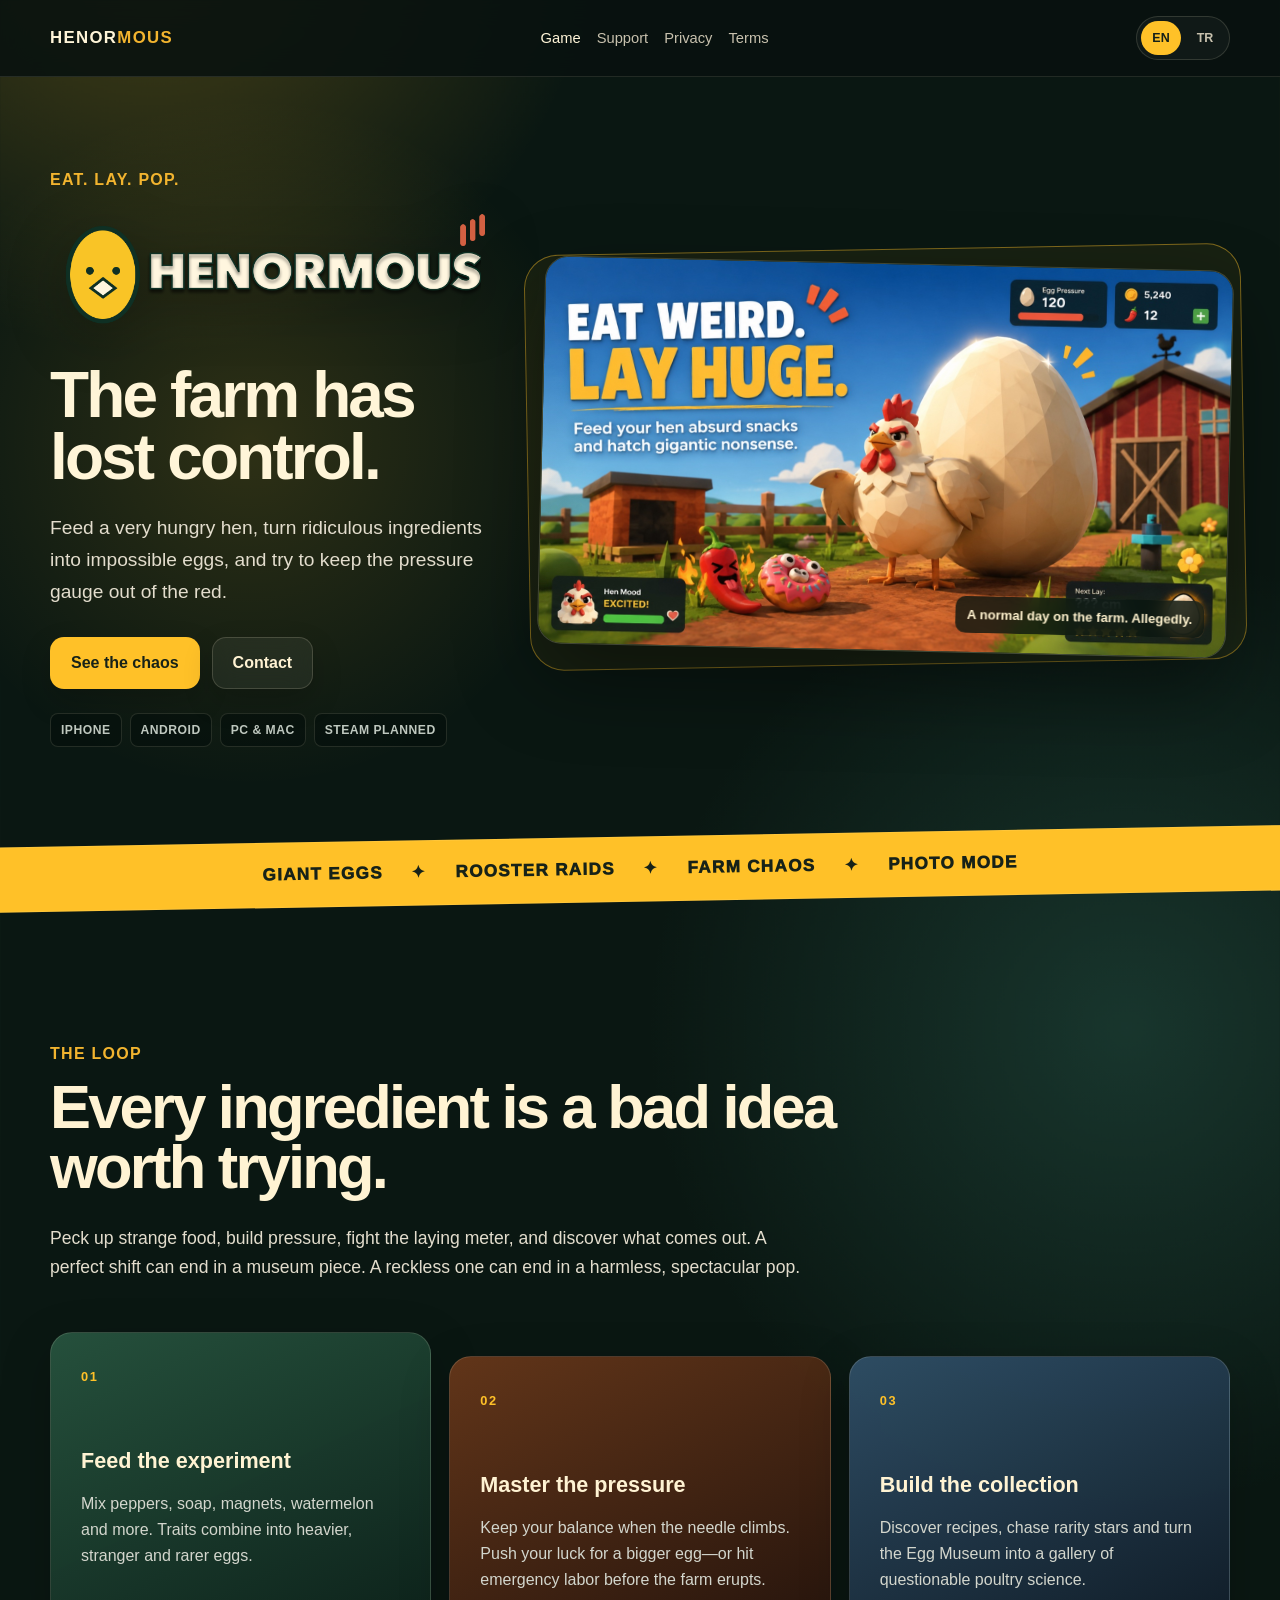
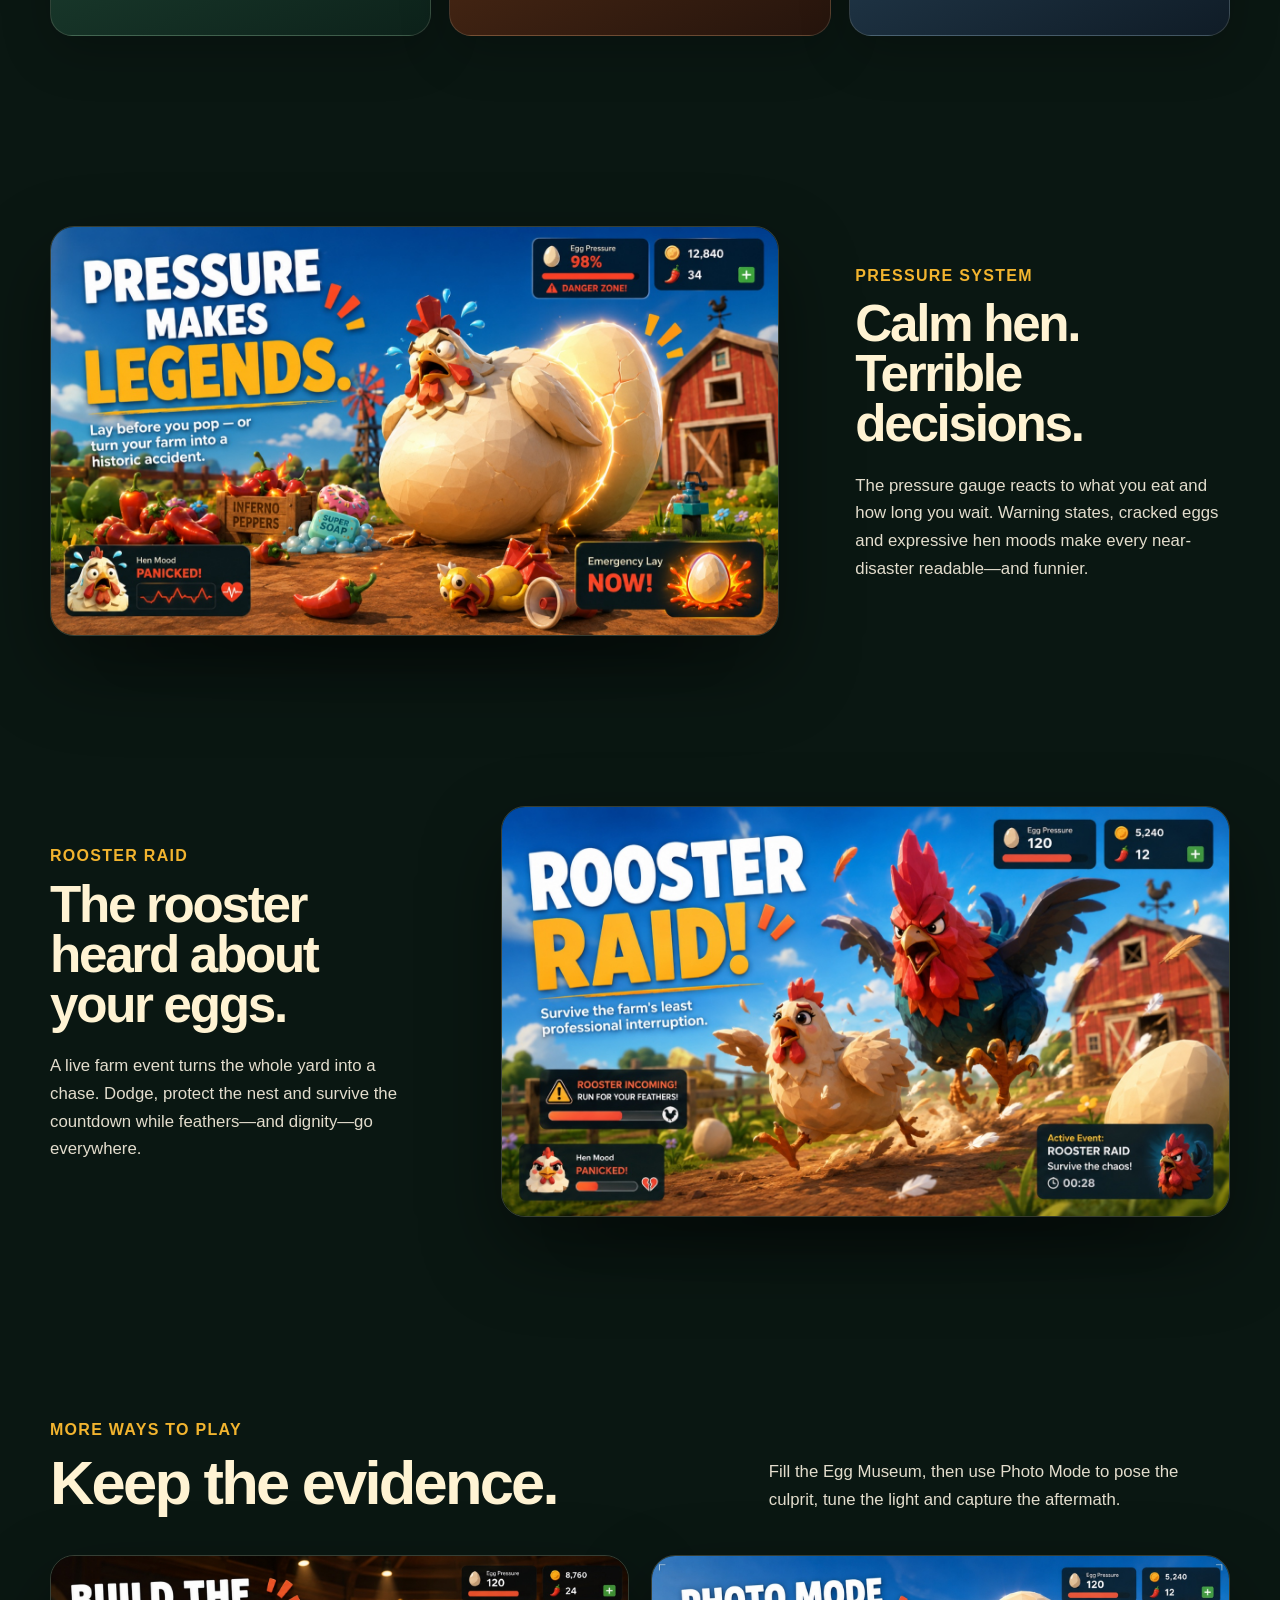
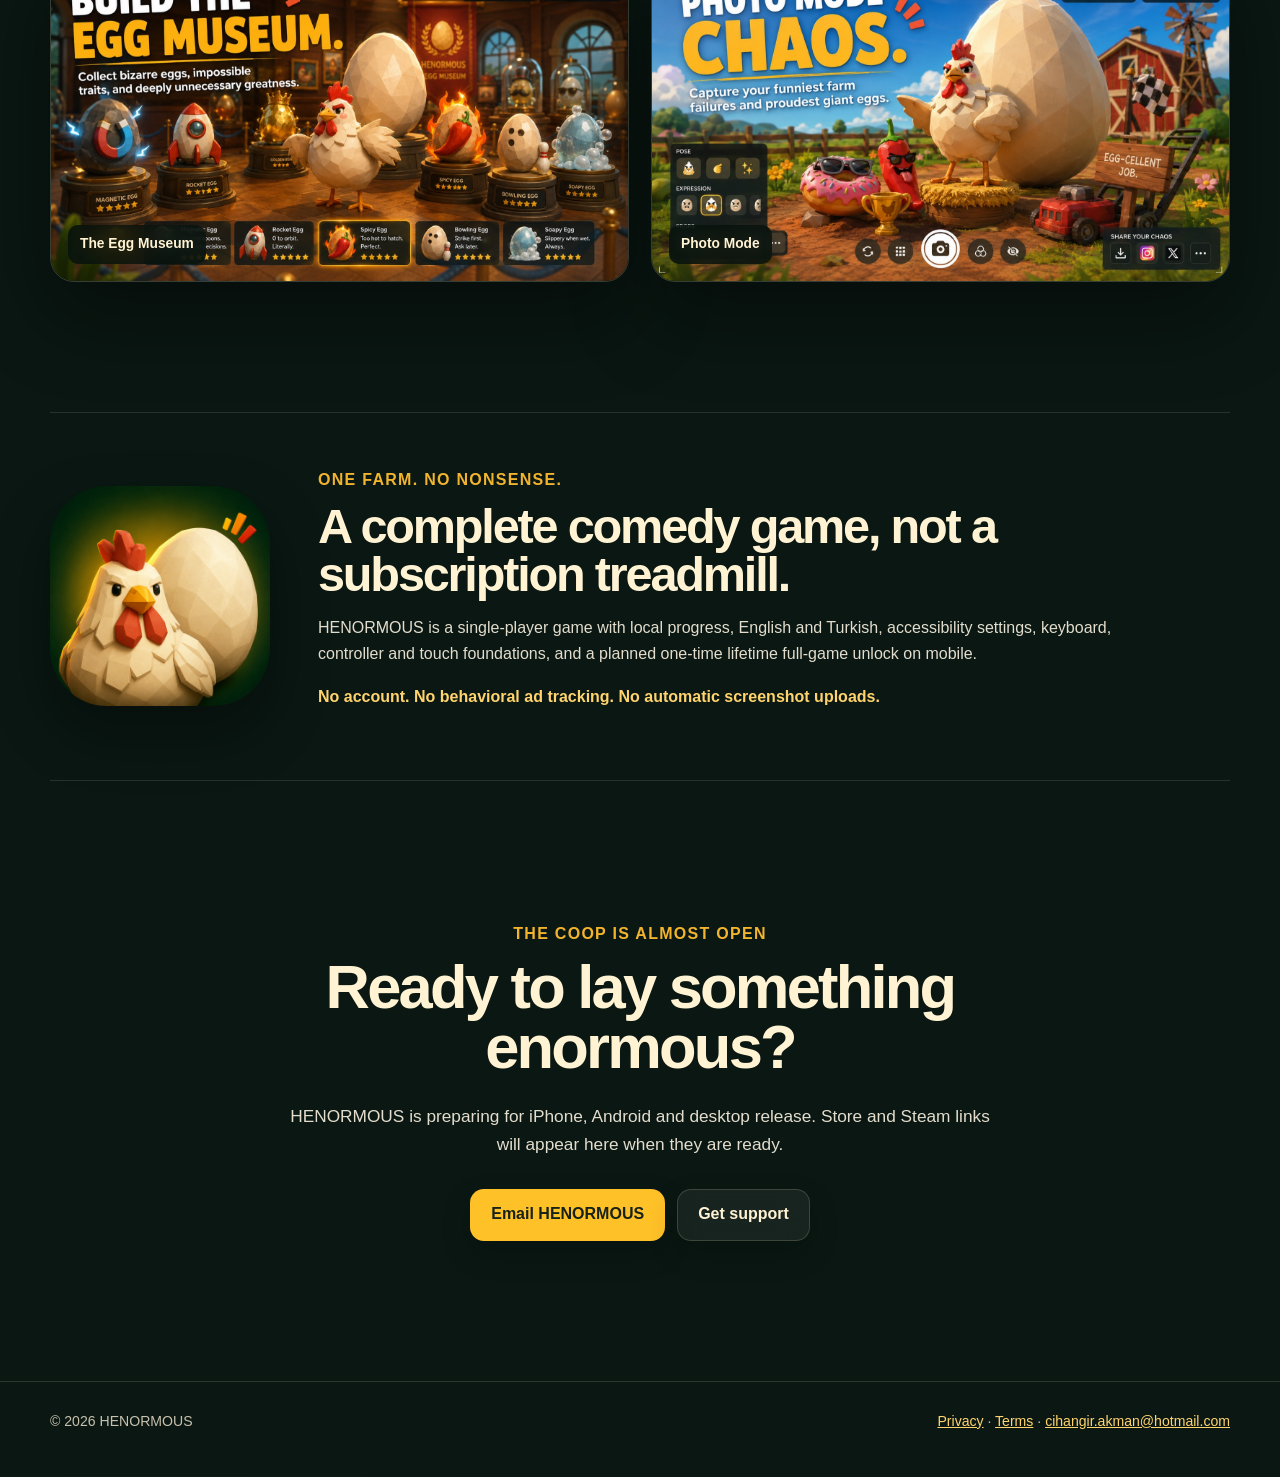
==== game.html @ b391deaf "site: publish official HENORMOUS game page" ====
<!doctype html>
<html lang="en">
<head>
  <meta charset="utf-8">
  <meta name="viewport" content="width=device-width, initial-scale=1">
  <meta name="theme-color" content="#10241c">
  <meta name="description" content="HENORMOUS is a ridiculous low-poly chicken game about feeding, laying absurd eggs, surviving Rooster Raids, and filling an Egg Museum.">
  <link rel="canonical" href="https://pharmacist65.github.io/henormous-legal/game.html">
  <meta property="og:type" content="website">
  <meta property="og:title" content="HENORMOUS — Eat. Lay. Pop.">
  <meta property="og:description" content="Raise the pressure. Lay impossible eggs. Survive the rooster.">
  <meta property="og:url" content="https://pharmacist65.github.io/henormous-legal/game.html">
  <meta property="og:image" content="https://pharmacist65.github.io/henormous-legal/assets/og-henormous.jpg">
  <meta name="twitter:card" content="summary_large_image">
  <meta name="twitter:title" content="HENORMOUS — Eat. Lay. Pop.">
  <meta name="twitter:description" content="A ridiculous low-poly chicken game about impossible eggs and escalating farm chaos.">
  <meta name="twitter:image" content="https://pharmacist65.github.io/henormous-legal/assets/og-henormous.jpg">
  <title>HENORMOUS — Eat. Lay. Pop.</title>
  <link rel="icon" type="image/png" href="assets/app-icon.png">
  <link rel="stylesheet" href="styles.css">
</head>
<body class="marketing-page">
  <header>
    <nav class="shell" aria-label="Primary navigation">
      <a class="brand" href="game.html" aria-current="page">HENOR<span>MOUS</span></a>
      <div class="nav-links">
        <a href="game.html" aria-current="page" data-copy="navGame">Game</a>
        <a href="index.html" data-copy="navSupport">Support</a>
        <a href="privacy.html" data-copy="navPrivacy">Privacy</a>
        <a href="terms.html" data-copy="navTerms">Terms</a>
      </div>
      <div class="locale-picker" aria-label="Language">
        <button type="button" data-language="en" aria-pressed="true">EN</button>
        <button type="button" data-language="tr" aria-pressed="false">TR</button>
      </div>
    </nav>
  </header>

  <main>
    <section class="marketing-hero shell" aria-labelledby="hero-title">
      <div class="hero-copy">
        <p class="eyebrow" data-copy="eyebrow">Eat. Lay. Pop.</p>
        <img class="wordmark" src="assets/henormous-wordmark.png" alt="HENORMOUS">
        <h1 id="hero-title" data-copy="heroTitle">The farm has lost control.</h1>
        <p class="hero-lede" data-copy="heroLede">Feed a very hungry hen, turn ridiculous ingredients into impossible eggs, and try to keep the pressure gauge out of the red.</p>
        <div class="hero-actions">
          <a class="button button-primary" href="#gameplay" data-copy="seeGame">See the chaos</a>
          <a class="button button-secondary" href="mailto:cihangir.akman@hotmail.com?subject=HENORMOUS%20Support" data-copy="contact">Contact</a>
        </div>
        <div class="platform-row" aria-label="Planned platforms">
          <span>iPhone</span><span>Android</span><span>PC &amp; Mac</span><span data-copy="steamPlanned">Steam planned</span>
        </div>
      </div>
      <figure class="hero-shot">
        <picture>
          <img src="assets/gameplay-en.jpg" data-tr-src="assets/gameplay-tr.jpg" alt="HENORMOUS chicken facing an enormous egg on a colorful farm" width="1600" height="900" fetchpriority="high">
        </picture>
        <figcaption data-copy="heroCaption">A normal day on the farm. Allegedly.</figcaption>
      </figure>
    </section>

    <section class="marquee" aria-label="Game highlights">
      <div>
        <span data-copy="marqueeOne">GIANT EGGS</span>
        <span aria-hidden="true">✦</span>
        <span data-copy="marqueeTwo">ROOSTER RAIDS</span>
        <span aria-hidden="true">✦</span>
        <span data-copy="marqueeThree">FARM CHAOS</span>
        <span aria-hidden="true">✦</span>
        <span data-copy="marqueeFour">PHOTO MODE</span>
      </div>
    </section>

    <section id="gameplay" class="feature-intro shell">
      <p class="eyebrow" data-copy="loopEyebrow">The loop</p>
      <h2 data-copy="loopTitle">Every ingredient is a bad idea worth trying.</h2>
      <p data-copy="loopBody">Peck up strange food, build pressure, fight the laying meter, and discover what comes out. A perfect shift can end in a museum piece. A reckless one can end in a harmless, spectacular pop.</p>
      <div class="feature-grid">
        <article class="feature-card">
          <span class="feature-number">01</span>
          <h3 data-copy="featureFeedTitle">Feed the experiment</h3>
          <p data-copy="featureFeedBody">Mix peppers, soap, magnets, watermelon and more. Traits combine into heavier, stranger and rarer eggs.</p>
        </article>
        <article class="feature-card">
          <span class="feature-number">02</span>
          <h3 data-copy="featureLayTitle">Master the pressure</h3>
          <p data-copy="featureLayBody">Keep your balance when the needle climbs. Push your luck for a bigger egg—or hit emergency labor before the farm erupts.</p>
        </article>
        <article class="feature-card">
          <span class="feature-number">03</span>
          <h3 data-copy="featureCollectTitle">Build the collection</h3>
          <p data-copy="featureCollectBody">Discover recipes, chase rarity stars and turn the Egg Museum into a gallery of questionable poultry science.</p>
        </article>
      </div>
    </section>

    <section class="story-row shell">
      <figure class="story-image">
        <picture>
          <img src="assets/pressure-en.jpg" data-tr-src="assets/pressure-tr.jpg" alt="A critical egg pressure emergency in HENORMOUS" width="1600" height="900" loading="lazy">
        </picture>
      </figure>
      <div class="story-copy">
        <p class="eyebrow" data-copy="pressureEyebrow">Pressure system</p>
        <h2 data-copy="pressureTitle">Calm hen. Terrible decisions.</h2>
        <p data-copy="pressureBody">The pressure gauge reacts to what you eat and how long you wait. Warning states, cracked eggs and expressive hen moods make every near-disaster readable—and funnier.</p>
      </div>
    </section>

    <section class="story-row story-row-reverse shell">
      <figure class="story-image">
        <picture>
          <img src="assets/raid-en.jpg" data-tr-src="assets/raid-tr.jpg" alt="A giant rooster chasing the player during a Rooster Raid" width="1600" height="900" loading="lazy">
        </picture>
      </figure>
      <div class="story-copy">
        <p class="eyebrow" data-copy="raidEyebrow">Rooster Raid</p>
        <h2 data-copy="raidTitle">The rooster heard about your eggs.</h2>
        <p data-copy="raidBody">A live farm event turns the whole yard into a chase. Dodge, protect the nest and survive the countdown while feathers—and dignity—go everywhere.</p>
      </div>
    </section>

    <section class="gallery-section shell" aria-labelledby="gallery-title">
      <div class="gallery-heading">
        <div>
          <p class="eyebrow" data-copy="galleryEyebrow">More ways to play</p>
          <h2 id="gallery-title" data-copy="galleryTitle">Keep the evidence.</h2>
        </div>
        <p data-copy="galleryBody">Fill the Egg Museum, then use Photo Mode to pose the culprit, tune the light and capture the aftermath.</p>
      </div>
      <div class="gallery">
        <figure>
          <picture>
            <img src="assets/museum-en.jpg" data-tr-src="assets/museum-tr.jpg" alt="The HENORMOUS Egg Museum collection" width="1600" height="900" loading="lazy">
          </picture>
          <figcaption data-copy="museumCaption">The Egg Museum</figcaption>
        </figure>
        <figure>
          <picture>
            <img src="assets/photo-en.jpg" data-tr-src="assets/photo-tr.jpg" alt="HENORMOUS Photo Mode with poses and props" width="1600" height="900" loading="lazy">
          </picture>
          <figcaption data-copy="photoCaption">Photo Mode</figcaption>
        </figure>
      </div>
    </section>

    <section class="promise-section shell">
      <img src="assets/app-icon.png" alt="HENORMOUS app icon" width="512" height="512" loading="lazy">
      <div>
        <p class="eyebrow" data-copy="promiseEyebrow">One farm. No nonsense.</p>
        <h2 data-copy="promiseTitle">A complete comedy game, not a subscription treadmill.</h2>
        <p data-copy="promiseBody">HENORMOUS is a single-player game with local progress, English and Turkish, accessibility settings, keyboard, controller and touch foundations, and a planned one-time lifetime full-game unlock on mobile.</p>
        <p class="privacy-note" data-copy="privacyNote">No account. No behavioral ad tracking. No automatic screenshot uploads.</p>
      </div>
    </section>

    <section class="final-cta shell">
      <p class="eyebrow" data-copy="finalEyebrow">The coop is almost open</p>
      <h2 data-copy="finalTitle">Ready to lay something enormous?</h2>
      <p data-copy="finalBody">HENORMOUS is preparing for iPhone, Android and desktop release. Store and Steam links will appear here when they are ready.</p>
      <div class="hero-actions">
        <a class="button button-primary" href="mailto:cihangir.akman@hotmail.com?subject=HENORMOUS" data-copy="emailUs">Email HENORMOUS</a>
        <a class="button button-secondary" href="index.html" data-copy="getSupport">Get support</a>
      </div>
    </section>
  </main>

  <footer>
    <div class="shell marketing-footer">
      <span>© 2026 HENORMOUS</span>
      <span><a href="privacy.html" data-copy="navPrivacy">Privacy</a> · <a href="terms.html" data-copy="navTerms">Terms</a> · <a href="mailto:cihangir.akman@hotmail.com">cihangir.akman@hotmail.com</a></span>
    </div>
  </footer>

  <script>
    const copy = {
      en: {
        navGame: "Game", navSupport: "Support", navPrivacy: "Privacy", navTerms: "Terms",
        eyebrow: "Eat. Lay. Pop.", heroTitle: "The farm has lost control.",
        heroLede: "Feed a very hungry hen, turn ridiculous ingredients into impossible eggs, and try to keep the pressure gauge out of the red.",
        seeGame: "See the chaos", contact: "Contact", steamPlanned: "Steam planned", heroCaption: "A normal day on the farm. Allegedly.",
        marqueeOne: "GIANT EGGS", marqueeTwo: "ROOSTER RAIDS", marqueeThree: "FARM CHAOS", marqueeFour: "PHOTO MODE",
        loopEyebrow: "The loop", loopTitle: "Every ingredient is a bad idea worth trying.",
        loopBody: "Peck up strange food, build pressure, fight the laying meter, and discover what comes out. A perfect shift can end in a museum piece. A reckless one can end in a harmless, spectacular pop.",
        featureFeedTitle: "Feed the experiment", featureFeedBody: "Mix peppers, soap, magnets, watermelon and more. Traits combine into heavier, stranger and rarer eggs.",
        featureLayTitle: "Master the pressure", featureLayBody: "Keep your balance when the needle climbs. Push your luck for a bigger egg—or hit emergency labor before the farm erupts.",
        featureCollectTitle: "Build the collection", featureCollectBody: "Discover recipes, chase rarity stars and turn the Egg Museum into a gallery of questionable poultry science.",
        pressureEyebrow: "Pressure system", pressureTitle: "Calm hen. Terrible decisions.", pressureBody: "The pressure gauge reacts to what you eat and how long you wait. Warning states, cracked eggs and expressive hen moods make every near-disaster readable—and funnier.",
        raidEyebrow: "Rooster Raid", raidTitle: "The rooster heard about your eggs.", raidBody: "A live farm event turns the whole yard into a chase. Dodge, protect the nest and survive the countdown while feathers—and dignity—go everywhere.",
        galleryEyebrow: "More ways to play", galleryTitle: "Keep the evidence.", galleryBody: "Fill the Egg Museum, then use Photo Mode to pose the culprit, tune the light and capture the aftermath.",
        museumCaption: "The Egg Museum", photoCaption: "Photo Mode",
        promiseEyebrow: "One farm. No nonsense.", promiseTitle: "A complete comedy game, not a subscription treadmill.",
        promiseBody: "HENORMOUS is a single-player game with local progress, English and Turkish, accessibility settings, keyboard, controller and touch foundations, and a planned one-time lifetime full-game unlock on mobile.",
        privacyNote: "No account. No behavioral ad tracking. No automatic screenshot uploads.",
        finalEyebrow: "The coop is almost open", finalTitle: "Ready to lay something enormous?", finalBody: "HENORMOUS is preparing for iPhone, Android and desktop release. Store and Steam links will appear here when they are ready.",
        emailUs: "Email HENORMOUS", getSupport: "Get support"
      },
      tr: {
        navGame: "Oyun", navSupport: "Destek", navPrivacy: "Gizlilik", navTerms: "Koşullar",
        eyebrow: "Ye. Yumurtla. Patla.", heroTitle: "Çiftlik kontrolden çıktı.",
        heroLede: "Çok aç bir tavuğu besle, saçma malzemeleri imkânsız yumurtalara dönüştür ve basınç göstergesini kırmızıdan uzak tutmaya çalış.",
        seeGame: "Kaosu gör", contact: "İletişim", steamPlanned: "Steam planlanıyor", heroCaption: "Çiftlikte sıradan bir gün. Sözde.",
        marqueeOne: "DEV YUMURTALAR", marqueeTwo: "HOROZ BASKINLARI", marqueeThree: "ÇİFTLİK KAOSU", marqueeFour: "FOTOĞRAF MODU",
        loopEyebrow: "Oyun döngüsü", loopTitle: "Her malzeme denenmeye değer kötü bir fikir.",
        loopBody: "Garip yiyecekleri gagalayıp basıncı yükselt, yumurtlama göstergesiyle mücadele et ve ne çıktığını keşfet. Kusursuz bir vardiya müzelik bir eserle; gözü kara olanı zararsız ama görkemli bir patlamayla bitebilir.",
        featureFeedTitle: "Deneyi besle", featureFeedBody: "Biber, sabun, mıknatıs, karpuz ve daha fazlasını karıştır. Özellikler birleşerek daha ağır, daha tuhaf ve daha nadir yumurtalar üretir.",
        featureLayTitle: "Basınca hükmet", featureLayBody: "İbre yükselirken dengeyi koru. Daha büyük yumurta için şansını zorla ya da çiftlik havaya uçmadan acil yumurtlamayı başlat.",
        featureCollectTitle: "Koleksiyonu büyüt", featureCollectBody: "Tarifleri keşfet, nadirlik yıldızlarının peşine düş ve Yumurta Müzesi'ni şüpheli kümes bilimiyle doldur.",
        pressureEyebrow: "Basınç sistemi", pressureTitle: "Sakin tavuk. Korkunç kararlar.", pressureBody: "Basınç göstergesi ne yediğine ve ne kadar beklediğine tepki verir. Uyarı durumları, çatlayan yumurtalar ve tavuk ruh hâli her felaketi okunaklı ve daha komik yapar.",
        raidEyebrow: "Horoz Baskını", raidTitle: "Horoz yumurtalarını duydu.", raidBody: "Canlı çiftlik etkinliği bütün avluyu kovalamacaya çevirir. Tüyler ve itibarın her yere saçılırken kaç, yuvayı koru ve geri sayımı atlat.",
        galleryEyebrow: "Daha fazla oyun", galleryTitle: "Kanıtları sakla.", galleryBody: "Yumurta Müzesi'ni doldur; sonra Fotoğraf Modu'nda suçluyu pozlandır, ışığı ayarla ve felaket sonrasını kaydet.",
        museumCaption: "Yumurta Müzesi", photoCaption: "Fotoğraf Modu",
        promiseEyebrow: "Tek çiftlik. Boş iş yok.", promiseTitle: "Abonelik koşu bandı değil, tamamlanmış bir komedi oyunu.",
        promiseBody: "HENORMOUS; yerel ilerleme, Türkçe ve İngilizce, erişilebilirlik ayarları, klavye, kontrolcü ve dokunmatik temelleri ile tek oyunculu bir oyundur. Mobilde tek seferlik ömür boyu tam oyun kilidi planlanmaktadır.",
        privacyNote: "Hesap yok. Davranışsal reklam takibi yok. Otomatik ekran görüntüsü yükleme yok.",
        finalEyebrow: "Kümes neredeyse açılıyor", finalTitle: "Kocaman bir şey yumurtlamaya hazır mısın?", finalBody: "HENORMOUS iPhone, Android ve masaüstü çıkışına hazırlanıyor. Mağaza ve Steam bağlantıları hazır olduğunda burada görünecek.",
        emailUs: "HENORMOUS'a yaz", getSupport: "Destek al"
      }
    };

    function setLanguage(language) {
      const next = copy[language] ? language : "en";
      document.documentElement.lang = next;
      document.querySelectorAll("[data-copy]").forEach((element) => {
        const value = copy[next][element.dataset.copy];
        if (value) element.textContent = value;
      });
      document.querySelectorAll("[data-language]").forEach((button) => {
        button.setAttribute("aria-pressed", String(button.dataset.language === next));
      });
      document.querySelectorAll("img[data-tr-src]").forEach((image) => {
        if (!image.dataset.enSrc) image.dataset.enSrc = image.getAttribute("src");
        image.setAttribute("src", next === "tr" ? image.dataset.trSrc : image.dataset.enSrc);
      });
      try { localStorage.setItem("henormous-language", next); } catch (_) {}
    }

    document.querySelectorAll("[data-language]").forEach((button) => {
      button.addEventListener("click", () => setLanguage(button.dataset.language));
    });
    let saved = "";
    try { saved = localStorage.getItem("henormous-language") || ""; } catch (_) {}
    setLanguage(saved || (navigator.language && navigator.language.toLowerCase().startsWith("tr") ? "tr" : "en"));
  </script>
</body>
</html>
---- styles.css ----
:root {
  color-scheme: dark;
  --ink: #fff5d8;
  --muted: #c8c1ae;
  --panel: rgba(16, 35, 29, 0.92);
  --panel-soft: rgba(30, 62, 48, 0.68);
  --line: rgba(255, 245, 216, 0.14);
  --gold: #f2b42f;
  --green: #5f9856;
  --red: #cf4a35;
}

* { box-sizing: border-box; }

html { scroll-behavior: smooth; }

body {
  margin: 0;
  min-height: 100vh;
  color: var(--ink);
  background:
    radial-gradient(circle at 18% 8%, rgba(242, 180, 47, 0.18), transparent 32rem),
    radial-gradient(circle at 88% 30%, rgba(95, 152, 86, 0.2), transparent 30rem),
    linear-gradient(150deg, #0a1512 0%, #132a21 55%, #09110f 100%);
  font-family: -apple-system, BlinkMacSystemFont, "Segoe UI", sans-serif;
  line-height: 1.65;
}

a { color: #ffd46e; }
a:hover { color: #ffe8ae; }

.shell { width: min(900px, calc(100% - 32px)); margin: 0 auto; }

header {
  position: sticky;
  top: 0;
  z-index: 10;
  border-bottom: 1px solid var(--line);
  background: rgba(8, 18, 15, 0.88);
  backdrop-filter: blur(14px);
}

nav {
  min-height: 68px;
  display: flex;
  align-items: center;
  justify-content: space-between;
  gap: 18px;
}

.brand {
  color: var(--ink);
  font-weight: 900;
  letter-spacing: 0.08em;
  text-decoration: none;
}

.brand span { color: var(--gold); }

.nav-links { display: flex; flex-wrap: wrap; gap: 16px; }
.nav-links a { color: var(--muted); text-decoration: none; font-size: 0.92rem; }
.nav-links a[aria-current="page"], .nav-links a:hover { color: var(--ink); }

main { padding: 70px 0 88px; }

.hero {
  padding: 42px;
  border: 1px solid var(--line);
  border-radius: 26px;
  background: linear-gradient(145deg, rgba(33, 68, 52, 0.94), rgba(13, 29, 24, 0.94));
  box-shadow: 0 28px 80px rgba(0, 0, 0, 0.34);
}

.eyebrow { margin: 0 0 10px; color: var(--gold); font-weight: 800; letter-spacing: 0.08em; text-transform: uppercase; }
h1 { max-width: 760px; margin: 0; font-size: clamp(2.2rem, 7vw, 4.7rem); line-height: 0.98; letter-spacing: -0.045em; }
.lede { max-width: 700px; margin: 22px 0 0; color: var(--muted); font-size: 1.1rem; }

.grid { display: grid; grid-template-columns: repeat(auto-fit, minmax(210px, 1fr)); gap: 18px; margin-top: 24px; }
.card, article {
  border: 1px solid var(--line);
  border-radius: 20px;
  background: var(--panel);
  box-shadow: 0 16px 50px rgba(0, 0, 0, 0.22);
}
.card { padding: 24px; text-decoration: none; color: var(--ink); }
.card:hover { transform: translateY(-2px); border-color: rgba(242, 180, 47, 0.48); }
.card strong { display: block; font-size: 1.12rem; }
.card span { display: block; margin-top: 8px; color: var(--muted); font-size: 0.93rem; }

article { padding: clamp(24px, 5vw, 48px); }
article + article { margin-top: 24px; }
article h1 { font-size: clamp(2rem, 6vw, 3.4rem); }
h2 { margin: 2.2rem 0 0.7rem; color: #ffe2a0; font-size: 1.25rem; }
h3 { margin: 1.4rem 0 0.5rem; font-size: 1.05rem; }
p, li { color: #e3ddcd; }
ul { padding-left: 1.3rem; }
.meta { color: var(--muted); font-size: 0.92rem; }
.notice { margin: 24px 0; padding: 18px 20px; border-left: 4px solid var(--gold); border-radius: 10px; background: var(--panel-soft); }
.lang-switch { display: flex; gap: 10px; margin: 24px 0 0; }
.pill { display: inline-flex; padding: 8px 13px; border: 1px solid var(--line); border-radius: 999px; text-decoration: none; }

footer { padding: 28px 0 44px; border-top: 1px solid var(--line); color: var(--muted); font-size: 0.88rem; }

@media (max-width: 700px) {
  nav { align-items: flex-start; flex-direction: column; padding: 16px 0; }
  .grid { grid-template-columns: 1fr; }
  .hero { padding: 28px 24px; }
  main { padding-top: 34px; }
}

@media (prefers-reduced-motion: no-preference) {
  .card { transition: transform 160ms ease, border-color 160ms ease; }
}

/* Official game and marketing page */
.marketing-page {
  --sky: #a9dbed;
  --grass: #5d9b47;
  --deep-green: #0d281f;
  --sun: #ffc128;
  --orange: #e86b2e;
  --cream: #fff3d3;
  overflow-x: hidden;
  background:
    radial-gradient(circle at 12% -2%, rgba(255, 193, 40, 0.26), transparent 28rem),
    radial-gradient(circle at 88% 22%, rgba(81, 176, 153, 0.2), transparent 30rem),
    #0a1712;
}

.marketing-page .shell { width: min(1180px, calc(100% - 40px)); }
.marketing-page header { border-bottom-color: rgba(255, 243, 211, 0.11); }
.marketing-page nav { min-height: 76px; }
.marketing-page .brand { font-size: 1.05rem; }
.marketing-page .nav-links { justify-content: center; }

.locale-picker {
  display: inline-flex;
  gap: 4px;
  padding: 4px;
  border: 1px solid var(--line);
  border-radius: 999px;
  background: rgba(255, 255, 255, 0.035);
}

.locale-picker button {
  min-width: 40px;
  min-height: 34px;
  padding: 0 10px;
  border: 0;
  border-radius: 999px;
  color: var(--muted);
  background: transparent;
  font: inherit;
  font-size: 0.78rem;
  font-weight: 800;
  cursor: pointer;
}

.locale-picker button[aria-pressed="true"] { color: #152019; background: var(--sun); }

.marketing-page main { padding: 0 0 100px; }

.marketing-hero {
  display: grid;
  grid-template-columns: minmax(0, 0.88fr) minmax(500px, 1.35fr);
  align-items: center;
  gap: 42px;
  min-height: 760px;
  padding-top: 70px;
  padding-bottom: 70px;
}

.hero-copy { position: relative; z-index: 2; }
.hero-copy::before {
  content: "";
  position: absolute;
  z-index: -1;
  inset: -80px -120px -80px -200px;
  background: radial-gradient(circle at 52% 48%, rgba(255, 193, 40, 0.15), transparent 62%);
  pointer-events: none;
}

.wordmark {
  display: block;
  width: min(100%, 470px);
  height: auto;
  margin: 0 0 22px;
  filter: drop-shadow(0 14px 28px rgba(0, 0, 0, 0.26));
}

.marketing-page h1 {
  max-width: 560px;
  font-size: clamp(2.45rem, 5vw, 5.2rem);
  line-height: 0.96;
}

.marketing-page h2 {
  margin: 0;
  color: var(--cream);
  font-size: clamp(2rem, 4.8vw, 4.5rem);
  line-height: 0.98;
  letter-spacing: -0.045em;
}

.marketing-page h3 { font-size: 1.35rem; }

.hero-lede {
  max-width: 570px;
  margin: 24px 0 0;
  color: #e3ddcd;
  font-size: clamp(1rem, 1.6vw, 1.2rem);
  line-height: 1.65;
}

.hero-actions { display: flex; flex-wrap: wrap; gap: 12px; margin-top: 30px; }
.button {
  display: inline-flex;
  align-items: center;
  justify-content: center;
  min-height: 52px;
  padding: 0 20px;
  border: 1px solid rgba(255, 243, 211, 0.16);
  border-radius: 14px;
  color: var(--cream);
  text-decoration: none;
  font-weight: 800;
  box-shadow: 0 12px 30px rgba(0, 0, 0, 0.18);
}
.button:hover { color: #172218; transform: translateY(-2px); }
.button-primary { border-color: transparent; color: #172218; background: var(--sun); }
.button-secondary { background: rgba(255, 255, 255, 0.06); backdrop-filter: blur(12px); }
.button-secondary:hover { color: var(--cream); background: rgba(255, 255, 255, 0.11); }

.platform-row { display: flex; flex-wrap: wrap; gap: 8px; margin-top: 24px; }
.platform-row span {
  padding: 6px 10px;
  border: 1px solid rgba(255, 243, 211, 0.12);
  border-radius: 8px;
  color: #bfc8bf;
  background: rgba(5, 15, 11, 0.58);
  font-size: 0.76rem;
  font-weight: 750;
  letter-spacing: 0.04em;
  text-transform: uppercase;
}

.hero-shot {
  position: relative;
  margin: 0;
  transform: rotate(1.3deg);
}
.hero-shot::before {
  content: "";
  position: absolute;
  inset: -14px;
  z-index: -1;
  border: 1px solid rgba(255, 193, 40, 0.45);
  border-radius: 34px;
  transform: rotate(-2.3deg);
  background: rgba(255, 193, 40, 0.06);
}
.hero-shot img,
.story-image img,
.gallery img {
  display: block;
  width: 100%;
  height: auto;
  border: 1px solid rgba(255, 243, 211, 0.18);
  border-radius: 24px;
  box-shadow: 0 34px 80px rgba(0, 0, 0, 0.42);
}
.hero-shot figcaption {
  position: absolute;
  right: 22px;
  bottom: 20px;
  max-width: calc(100% - 44px);
  padding: 8px 12px;
  border-radius: 10px;
  color: #fff2ce;
  background: rgba(7, 20, 15, 0.78);
  backdrop-filter: blur(10px);
  font-size: 0.82rem;
  font-weight: 700;
}

.marquee {
  overflow: hidden;
  border-block: 1px solid rgba(255, 243, 211, 0.1);
  background: var(--sun);
  transform: rotate(-1deg) scale(1.02);
}
.marquee div {
  display: flex;
  justify-content: center;
  gap: 28px;
  min-width: max-content;
  padding: 17px 24px;
  color: #172218;
  font-size: clamp(0.78rem, 1.8vw, 1.05rem);
  font-weight: 950;
  letter-spacing: 0.075em;
}

.feature-intro { padding-top: 140px; padding-bottom: 120px; }
.feature-intro > h2 { max-width: 900px; }
.feature-intro > p:not(.eyebrow) { max-width: 760px; margin: 26px 0 0; font-size: 1.1rem; }
.feature-grid { display: grid; grid-template-columns: repeat(3, 1fr); gap: 18px; margin-top: 50px; }
.feature-card {
  min-height: 280px;
  padding: 30px;
  border-radius: 22px;
  background:
    linear-gradient(155deg, rgba(38, 82, 62, 0.95), rgba(12, 34, 26, 0.96)),
    var(--panel);
}
.feature-card:nth-child(2) { background: linear-gradient(155deg, rgba(101, 55, 26, 0.96), rgba(39, 21, 13, 0.96)); }
.feature-card:nth-child(3) { background: linear-gradient(155deg, rgba(47, 78, 102, 0.96), rgba(16, 29, 40, 0.96)); }
.feature-card h3 { margin-top: 54px; margin-bottom: 12px; color: var(--cream); }
.feature-card p { margin: 0; color: #d3d6cd; }
.feature-number { color: var(--sun); font-size: 0.8rem; font-weight: 900; letter-spacing: 0.13em; }

.story-row {
  display: grid;
  grid-template-columns: minmax(0, 1.4fr) minmax(280px, 0.72fr);
  align-items: center;
  gap: clamp(32px, 6vw, 84px);
  padding-top: 70px;
  padding-bottom: 100px;
}
.story-row-reverse { grid-template-columns: minmax(280px, 0.72fr) minmax(0, 1.4fr); }
.story-row-reverse .story-image { order: 2; }
.story-image { position: relative; margin: 0; }
.story-image::after {
  content: "";
  position: absolute;
  inset: auto 10% -22px;
  height: 35px;
  border-radius: 50%;
  background: rgba(0, 0, 0, 0.38);
  filter: blur(20px);
  z-index: -1;
}
.story-copy h2 { font-size: clamp(2rem, 4vw, 3.8rem); }
.story-copy > p:not(.eyebrow) { margin-top: 22px; font-size: 1.05rem; }

.gallery-section { padding-top: 100px; padding-bottom: 130px; }
.gallery-heading { display: grid; grid-template-columns: 1fr 0.7fr; align-items: end; gap: 60px; margin-bottom: 42px; }
.gallery-heading > p { margin: 0; font-size: 1.05rem; }
.gallery { display: grid; grid-template-columns: 1fr 1fr; gap: 22px; }
.gallery figure { position: relative; margin: 0; }
.gallery figcaption {
  position: absolute;
  left: 18px;
  bottom: 18px;
  padding: 8px 12px;
  border-radius: 10px;
  color: var(--cream);
  background: rgba(6, 18, 13, 0.82);
  font-size: 0.86rem;
  font-weight: 800;
  backdrop-filter: blur(10px);
}

.promise-section {
  display: grid;
  grid-template-columns: 220px 1fr;
  align-items: center;
  gap: 48px;
  padding-top: 54px;
  padding-bottom: 54px;
  border-top: 1px solid rgba(255, 243, 211, 0.12);
  border-bottom: 1px solid rgba(255, 243, 211, 0.12);
}
.promise-section > img { width: 100%; height: auto; border-radius: 26%; box-shadow: 0 26px 56px rgba(0, 0, 0, 0.35); }
.promise-section h2 { font-size: clamp(2rem, 3.8vw, 3.6rem); }
.promise-section p { max-width: 800px; }
.privacy-note { color: #ffd46e; font-weight: 800; }

.final-cta { padding-top: 140px; padding-bottom: 40px; text-align: center; }
.final-cta h2 { max-width: 900px; margin-inline: auto; }
.final-cta > p:not(.eyebrow) { max-width: 700px; margin: 24px auto 0; font-size: 1.08rem; }
.final-cta .hero-actions { justify-content: center; }

.marketing-footer { display: flex; justify-content: space-between; gap: 20px; }

.marketing-page a:focus-visible,
.marketing-page button:focus-visible {
  outline: 3px solid #fff;
  outline-offset: 4px;
}

@media (prefers-reduced-motion: no-preference) {
  .marketing-page .button { transition: transform 160ms ease, background-color 160ms ease; }
}

@media (max-width: 960px) {
  .marketing-page nav { flex-wrap: wrap; padding-block: 14px; }
  .marketing-page .nav-links { order: 3; width: 100%; justify-content: flex-start; }
  .marketing-hero { grid-template-columns: 1fr; min-height: auto; padding-top: 72px; }
  .hero-copy { max-width: 760px; }
  .hero-shot { transform: none; }
  .feature-grid { grid-template-columns: 1fr; }
  .feature-card { min-height: 0; }
  .feature-card h3 { margin-top: 30px; }
  .story-row,
  .story-row-reverse { grid-template-columns: 1fr; padding-top: 50px; }
  .story-row-reverse .story-image { order: 0; }
  .gallery-heading { grid-template-columns: 1fr; gap: 24px; }
}

@media (max-width: 700px) {
  .marketing-page .shell { width: min(calc(100% - 26px), 1180px); }
  .marketing-page nav { align-items: center; flex-direction: row; }
  .marketing-page .nav-links { gap: 11px 15px; }
  .marketing-page .nav-links a { font-size: 0.82rem; }
  .marketing-hero { gap: 34px; padding-top: 52px; padding-bottom: 76px; }
  .wordmark { margin-bottom: 16px; }
  .hero-actions { display: grid; grid-template-columns: 1fr 1fr; }
  .button { padding-inline: 12px; }
  .hero-shot::before { inset: -7px; border-radius: 25px; }
  .hero-shot img,
  .story-image img,
  .gallery img { border-radius: 16px; }
  .hero-shot figcaption { right: 10px; bottom: 10px; }
  .marquee div { justify-content: flex-start; gap: 16px; }
  .feature-intro { padding-top: 105px; padding-bottom: 70px; }
  .feature-grid { margin-top: 34px; }
  .story-row { gap: 30px; padding-bottom: 72px; }
  .gallery-section { padding-top: 50px; padding-bottom: 90px; }
  .gallery { grid-template-columns: 1fr; }
  .promise-section { grid-template-columns: 96px 1fr; gap: 20px; }
  .promise-section .eyebrow { grid-column: 1 / -1; }
  .promise-section h2 { font-size: 1.85rem; }
  .promise-section p { grid-column: 1 / -1; }
  .final-cta { padding-top: 100px; }
  .marketing-footer { flex-direction: column; }
}
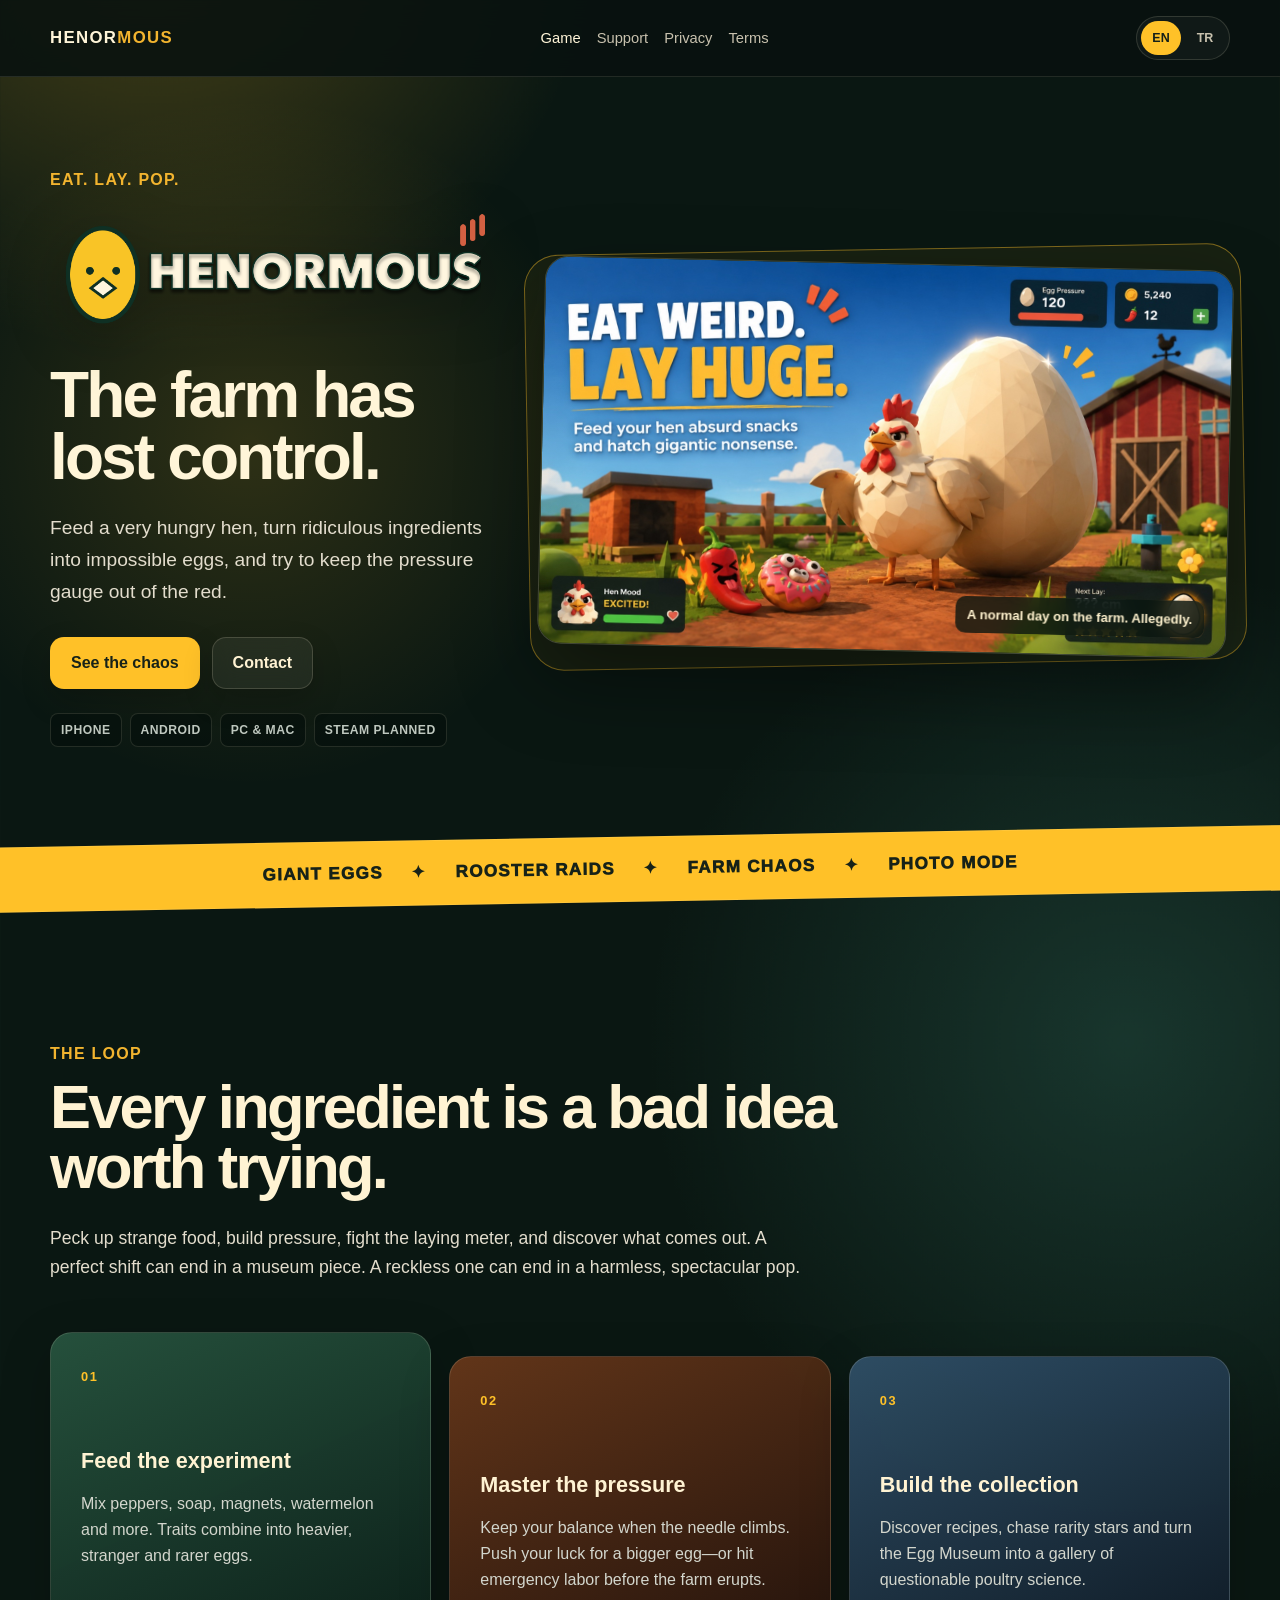
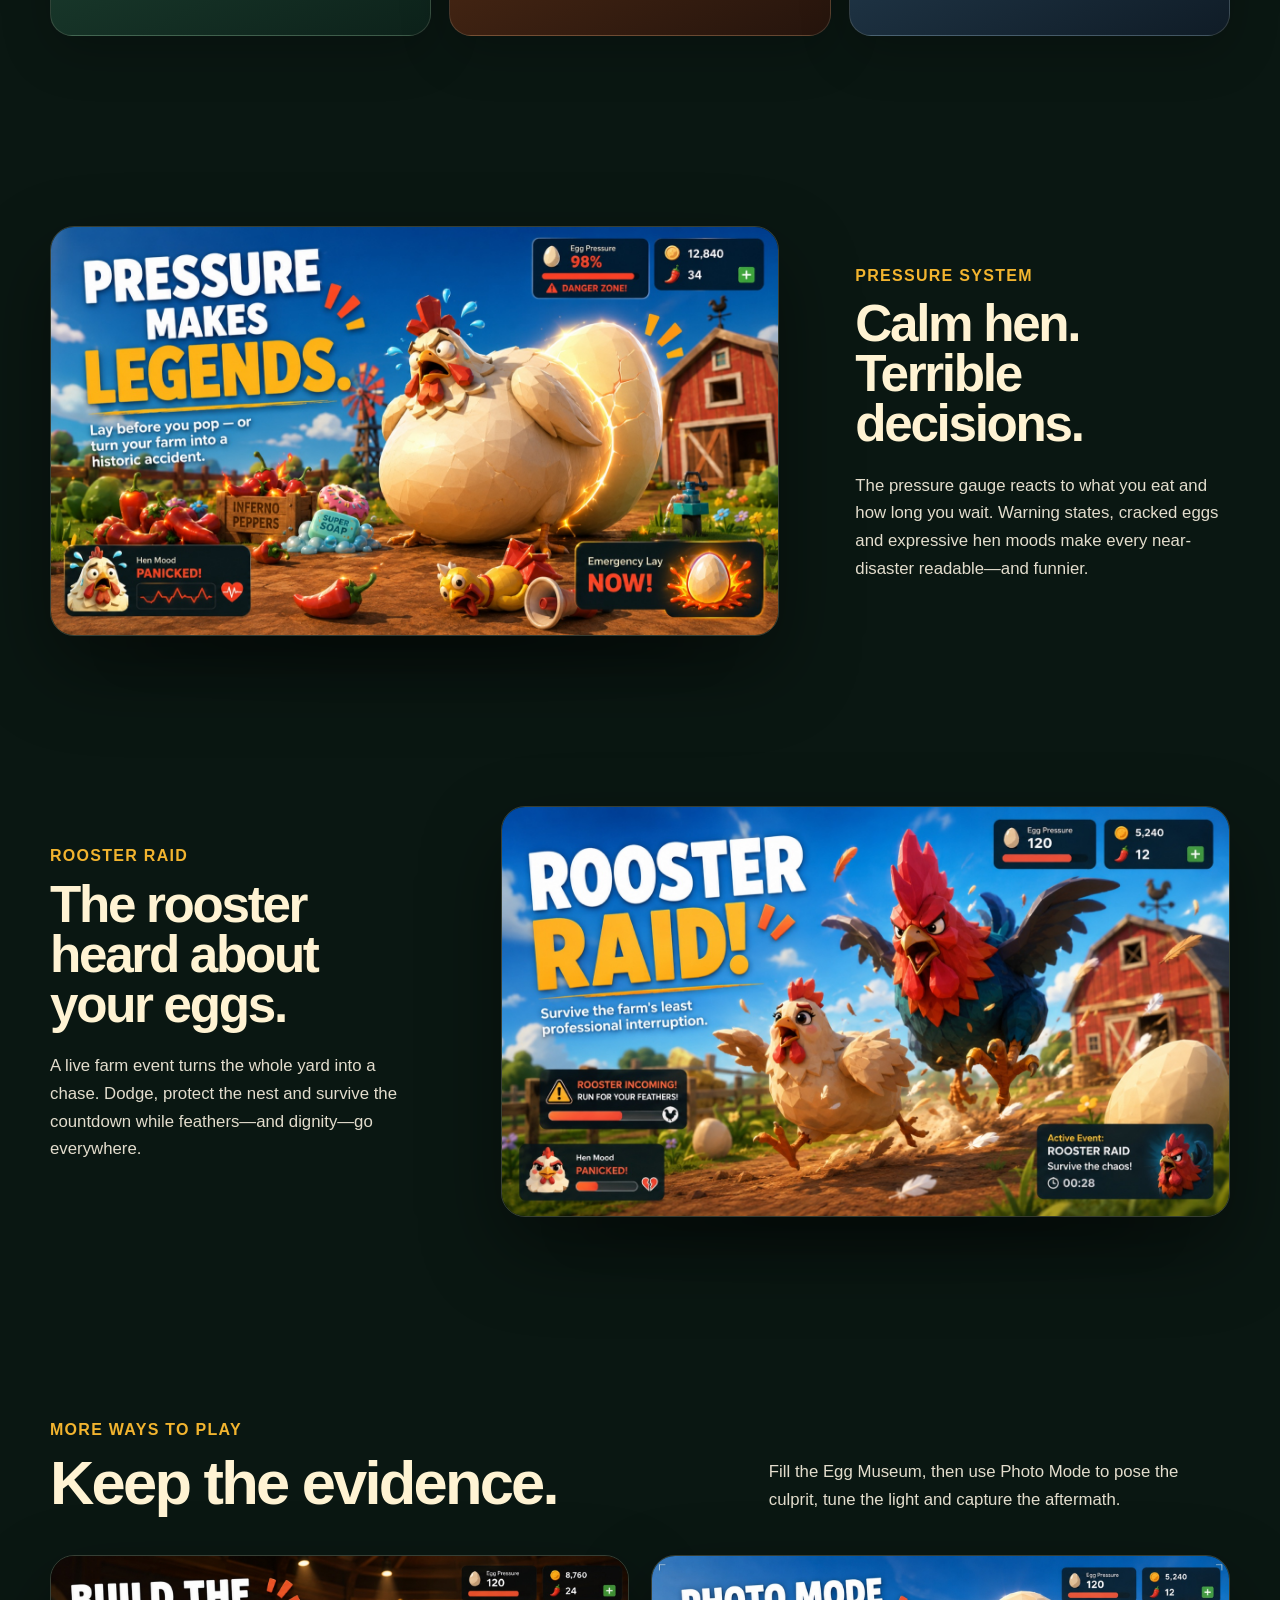
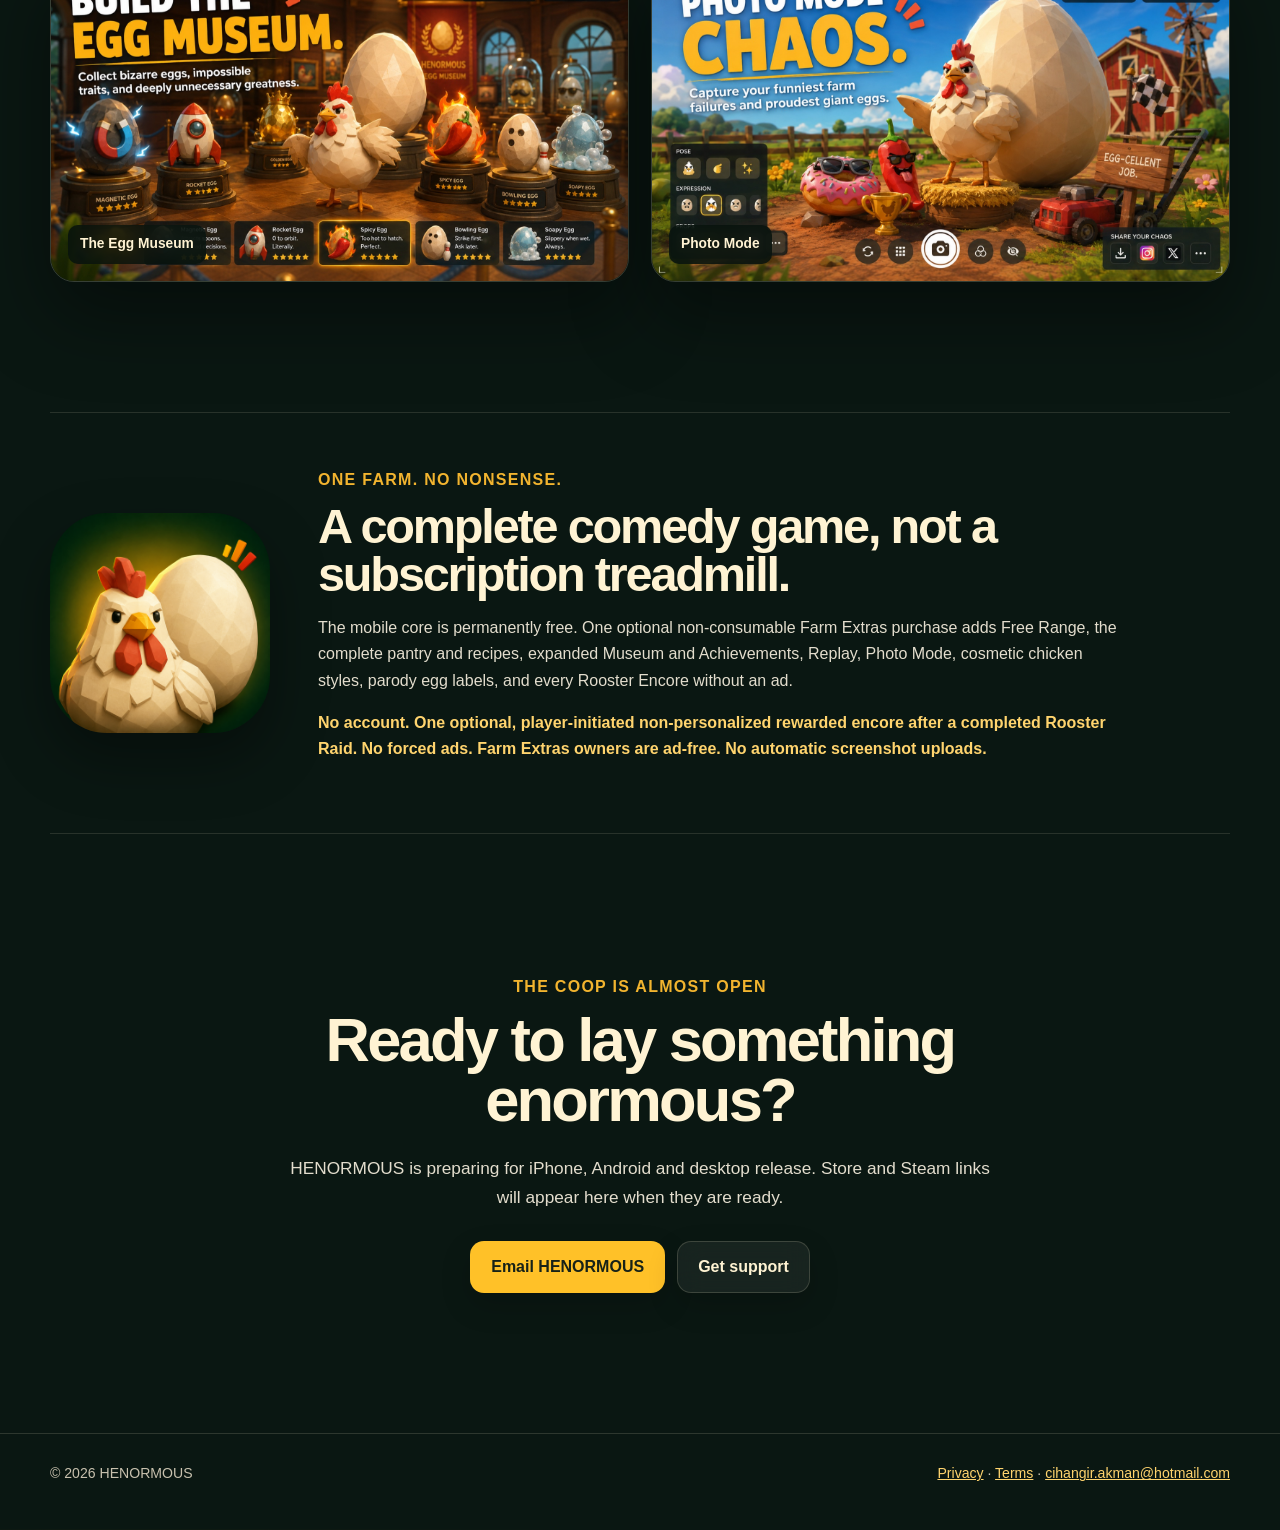
==== commit f745cfb0: "legal: disclose rewarded ads and farm extras" ====
--- a/game.html
+++ b/game.html
@@ -149,8 +149,8 @@
       <div>
         <p class="eyebrow" data-copy="promiseEyebrow">One farm. No nonsense.</p>
         <h2 data-copy="promiseTitle">A complete comedy game, not a subscription treadmill.</h2>
-        <p data-copy="promiseBody">HENORMOUS is a single-player game with local progress, English and Turkish, accessibility settings, keyboard, controller and touch foundations, and a planned one-time lifetime full-game unlock on mobile.</p>
-        <p class="privacy-note" data-copy="privacyNote">No account. No behavioral ad tracking. No automatic screenshot uploads.</p>
+        <p data-copy="promiseBody">The mobile core is permanently free. One optional non-consumable Farm Extras purchase adds Free Range, the complete pantry and recipes, expanded Museum and Achievements, Replay, Photo Mode, cosmetic chicken styles, parody egg labels, and every Rooster Encore without an ad.</p>
+        <p class="privacy-note" data-copy="privacyNote">No account. One optional, player-initiated non-personalized rewarded encore after a completed Rooster Raid. No forced ads. Farm Extras owners are ad-free. No automatic screenshot uploads.</p>
       </div>
     </section>
 
@@ -190,8 +190,8 @@
         galleryEyebrow: "More ways to play", galleryTitle: "Keep the evidence.", galleryBody: "Fill the Egg Museum, then use Photo Mode to pose the culprit, tune the light and capture the aftermath.",
         museumCaption: "The Egg Museum", photoCaption: "Photo Mode",
         promiseEyebrow: "One farm. No nonsense.", promiseTitle: "A complete comedy game, not a subscription treadmill.",
-        promiseBody: "HENORMOUS is a single-player game with local progress, English and Turkish, accessibility settings, keyboard, controller and touch foundations, and a planned one-time lifetime full-game unlock on mobile.",
-        privacyNote: "No account. No behavioral ad tracking. No automatic screenshot uploads.",
+        promiseBody: "The mobile core is permanently free. One optional non-consumable Farm Extras purchase adds Free Range, the complete pantry and recipes, expanded Museum and Achievements, Replay, Photo Mode, cosmetic chicken styles, parody egg labels, and every Rooster Encore without an ad.",
+        privacyNote: "No account. One optional, player-initiated non-personalized rewarded encore after a completed Rooster Raid. No forced ads. Farm Extras owners are ad-free. No automatic screenshot uploads.",
         finalEyebrow: "The coop is almost open", finalTitle: "Ready to lay something enormous?", finalBody: "HENORMOUS is preparing for iPhone, Android and desktop release. Store and Steam links will appear here when they are ready.",
         emailUs: "Email HENORMOUS", getSupport: "Get support"
       },
@@ -211,8 +211,8 @@
         galleryEyebrow: "Daha fazla oyun", galleryTitle: "Kanıtları sakla.", galleryBody: "Yumurta Müzesi'ni doldur; sonra Fotoğraf Modu'nda suçluyu pozlandır, ışığı ayarla ve felaket sonrasını kaydet.",
         museumCaption: "Yumurta Müzesi", photoCaption: "Fotoğraf Modu",
         promiseEyebrow: "Tek çiftlik. Boş iş yok.", promiseTitle: "Abonelik koşu bandı değil, tamamlanmış bir komedi oyunu.",
-        promiseBody: "HENORMOUS; yerel ilerleme, Türkçe ve İngilizce, erişilebilirlik ayarları, klavye, kontrolcü ve dokunmatik temelleri ile tek oyunculu bir oyundur. Mobilde tek seferlik ömür boyu tam oyun kilidi planlanmaktadır.",
-        privacyNote: "Hesap yok. Davranışsal reklam takibi yok. Otomatik ekran görüntüsü yükleme yok.",
+        promiseBody: "Mobil temel oyun kalıcı olarak ücretsizdir. İsteğe bağlı, tek seferlik Çiftlik Ekstraları satın alımı Serbest Gezi'yi, tam kiler ve tarifleri, genişletilmiş Müze ve Başarımları, Tekrar'ı, Fotoğraf Modu'nu, kozmetik tavuk stillerini, parodi yumurta etiketlerini ve tüm Horoz Ek Sahnelerini reklamsız ekler.",
+        privacyNote: "Hesap yok. Tamamlanan Horoz Baskını'ndan sonra oyuncunun başlattığı, isteğe bağlı tek bir kişiselleştirilmemiş ödüllü ek sahne var. Zorunlu reklam yok. Çiftlik Ekstraları sahipleri reklamsızdır. Otomatik ekran görüntüsü yükleme yok.",
         finalEyebrow: "Kümes neredeyse açılıyor", finalTitle: "Kocaman bir şey yumurtlamaya hazır mısın?", finalBody: "HENORMOUS iPhone, Android ve masaüstü çıkışına hazırlanıyor. Mağaza ve Steam bağlantıları hazır olduğunda burada görünecek.",
         emailUs: "HENORMOUS'a yaz", getSupport: "Destek al"
       }
